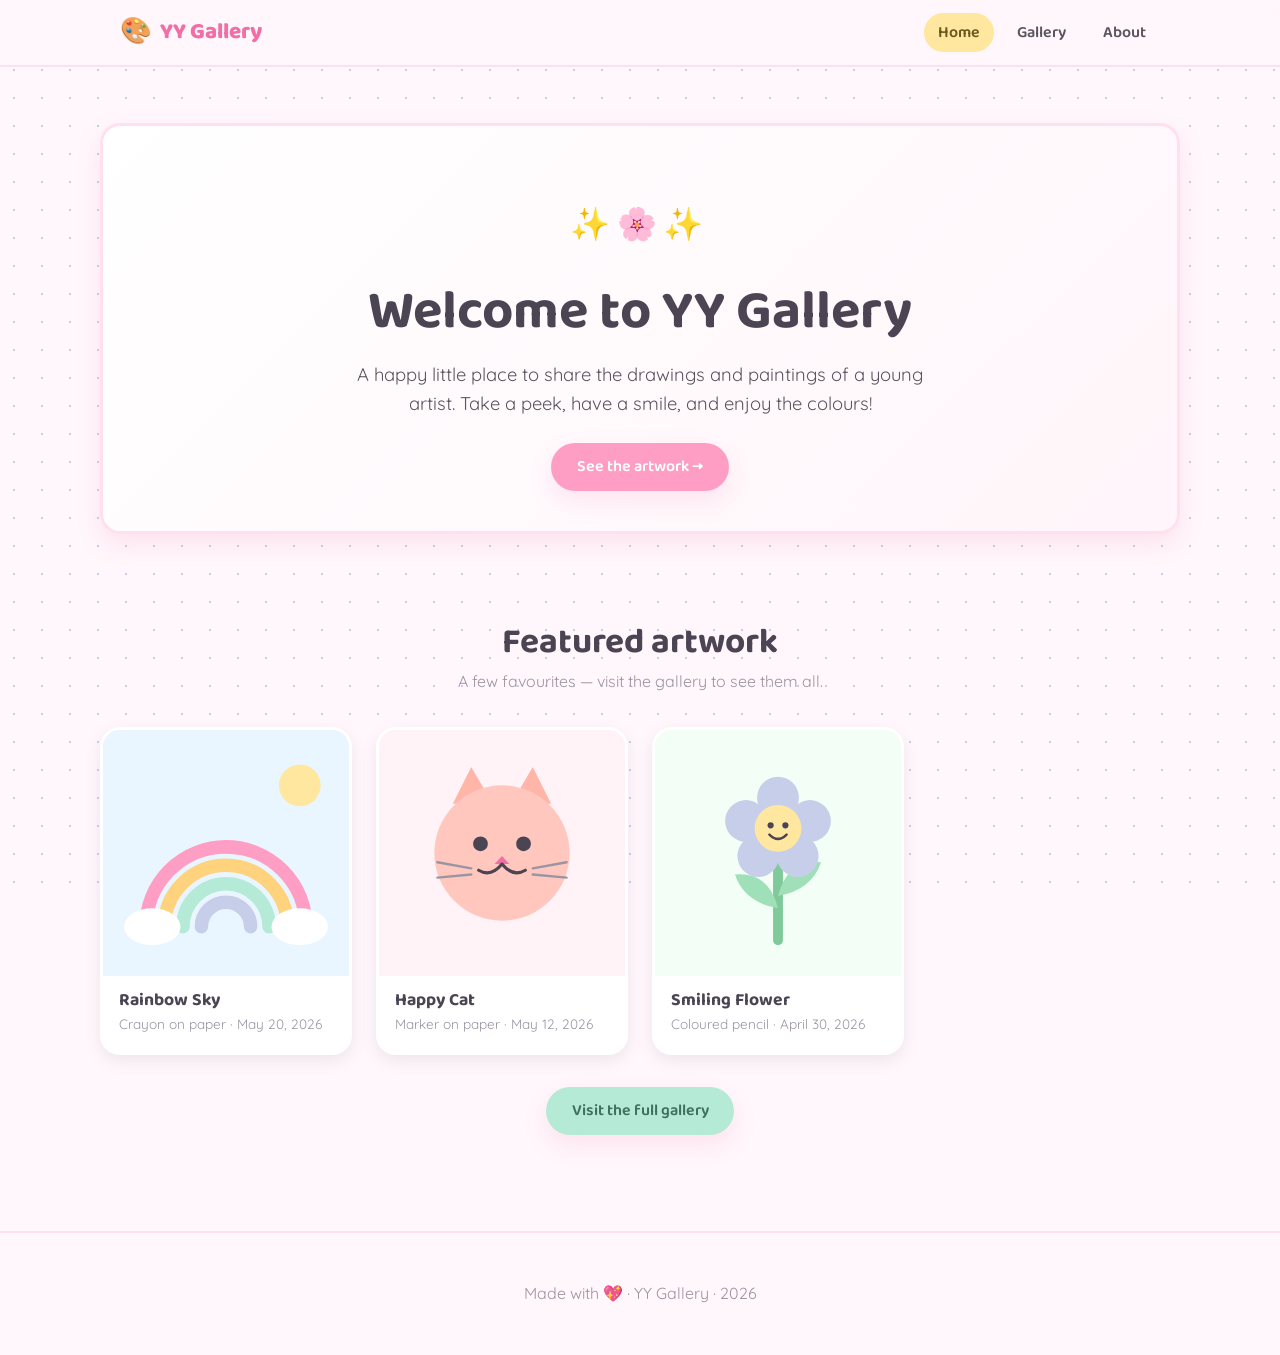
==== index.html @ 6662ca6a "set up repp" ====
<!DOCTYPE html>
<html lang="en">
<head>
  <meta charset="utf-8" />
  <meta name="viewport" content="width=device-width, initial-scale=1" />
  <title>YY Gallery · Little Artist's Art</title>
  <meta name="description" content="A cheerful gallery of artwork by a young artist." />

  <!-- Social / link preview -->
  <meta property="og:title" content="YY Gallery" />
  <meta property="og:description" content="A cheerful gallery of artwork by a young artist." />
  <meta property="og:type" content="website" />

  <link rel="icon" type="image/svg+xml" href="assets/images/site/favicon.svg" />
  <link rel="preconnect" href="https://fonts.googleapis.com" />
  <link rel="preconnect" href="https://fonts.gstatic.com" crossorigin />
  <link rel="stylesheet"
        href="https://fonts.googleapis.com/css2?family=Baloo+2:wght@500;600;700;800&family=Quicksand:wght@400;500;600&display=swap" />
  <link rel="stylesheet" href="assets/css/style.css" />

  <script src="assets/js/main.js" defer></script>
  <script src="assets/js/gallery.js" defer></script>
</head>
<body>
  <header class="site-header">
    <div class="container">
      <a class="brand" href="index.html">
        <span class="brand-mark" aria-hidden="true">🎨</span>
        <span class="brand-name">YY Gallery</span>
      </a>
      <nav class="site-nav" aria-label="Main">
        <button class="nav-toggle" type="button" aria-expanded="false" aria-controls="nav-list">Menu</button>
        <ul class="nav-list" id="nav-list">
          <li><a href="index.html" aria-current="page">Home</a></li>
          <li><a href="gallery.html">Gallery</a></li>
          <li><a href="about.html">About</a></li>
        </ul>
      </nav>
    </div>
  </header>

  <main>
    <!-- Hero -->
    <section class="container hero">
      <div class="hero-card">
        <p class="sparkles" aria-hidden="true">✨🌸✨</p>
        <h1>Welcome to YY&nbsp;Gallery</h1>
        <p class="lead">
          A happy little place to share the drawings and paintings of a young artist.
          Take a peek, have a smile, and enjoy the colours!
        </p>
        <a class="btn" href="gallery.html">See the artwork →</a>
      </div>
    </section>

    <!-- Featured artworks -->
    <section class="container section">
      <h2 class="section-title">Featured artwork</h2>
      <p class="section-subtitle">A few favourites — visit the gallery to see them all.</p>
      <div class="gallery-grid" data-gallery data-limit="3" data-src="data/artworks.json"></div>
      <p class="text-center" style="margin-top:2rem;">
        <a class="btn btn--soft" href="gallery.html">Visit the full gallery</a>
      </p>
    </section>
  </main>

  <footer class="site-footer">
    <div class="container">
      <p>Made with <span class="heart" aria-hidden="true">💖</span> · YY Gallery · <span id="year"></span></p>
    </div>
  </footer>
</body>
</html>
---- assets/css/style.css ----
/* =========================================================
   YY Gallery — main stylesheet
   A soft, pastel, child-friendly theme.
   Everything themeable lives in the :root variables below.
   ========================================================= */

:root {
  /* Colours */
  --color-bg: #fff7fb;          /* soft blush background      */
  --color-surface: #ffffff;     /* cards / panels             */
  --color-primary: #ff9ec4;     /* candy pink                 */
  --color-primary-dark: #f06fa6;/* deeper pink for hovers     */
  --color-accent: #b5ead7;      /* mint                       */
  --color-secondary: #c7ceea;   /* lavender                   */
  --color-sun: #ffe7a0;         /* soft yellow                */
  --color-text: #5a5560;        /* gentle dark grey (not harsh black) */
  --color-muted: #9b95a3;       /* soft grey for small text   */

  /* Shape & depth */
  --radius: 20px;
  --radius-sm: 12px;
  --shadow: 0 10px 25px rgba(240, 111, 166, 0.15);
  --shadow-soft: 0 6px 16px rgba(120, 110, 140, 0.12);

  /* Typography */
  --font-heading: "Baloo 2", "Comic Sans MS", system-ui, cursive, sans-serif;
  --font-body: "Quicksand", system-ui, -apple-system, "Segoe UI", sans-serif;

  /* Layout */
  --maxw: 1080px;
  --gap: 1.5rem;
}

/* ---------- Reset-ish ---------- */
*,
*::before,
*::after { box-sizing: border-box; }

html { scroll-behavior: smooth; }

body {
  margin: 0;
  font-family: var(--font-body);
  color: var(--color-text);
  background: var(--color-bg);
  /* gentle dotted pastel backdrop */
  background-image: radial-gradient(var(--color-secondary) 1.2px, transparent 1.3px);
  background-size: 28px 28px;
  background-attachment: fixed;
  line-height: 1.6;
  min-height: 100vh;
}

img { max-width: 100%; display: block; }

a { color: var(--color-primary-dark); text-decoration: none; }
a:hover { text-decoration: underline; }

h1, h2, h3 {
  font-family: var(--font-heading);
  font-weight: 700;
  line-height: 1.15;
  color: #4a4453;
  margin: 0 0 0.5em;
}

/* ---------- Layout helpers ---------- */
.container {
  width: 100%;
  max-width: var(--maxw);
  margin: 0 auto;
  padding: 0 1.25rem;
}

.section { padding: 3rem 0; }

.text-center { text-align: center; }

/* ---------- Buttons ---------- */
.btn {
  display: inline-block;
  font-family: var(--font-heading);
  font-weight: 600;
  padding: 0.7rem 1.6rem;
  border-radius: 999px;
  border: none;
  cursor: pointer;
  background: var(--color-primary);
  color: #fff;
  box-shadow: var(--shadow);
  transition: transform 0.15s ease, background 0.15s ease;
}
.btn:hover {
  background: var(--color-primary-dark);
  transform: translateY(-2px);
  text-decoration: none;
}
.btn--soft {
  background: var(--color-accent);
  color: #3f6f5e;
}
.btn--soft:hover { background: #9fdcc6; }

/* ---------- Header / nav ---------- */
.site-header {
  position: sticky;
  top: 0;
  z-index: 20;
  background: rgba(255, 247, 251, 0.9);
  backdrop-filter: blur(8px);
  border-bottom: 2px solid #ffe1ee;
}
.site-header .container {
  display: flex;
  align-items: center;
  justify-content: space-between;
  padding-top: 0.75rem;
  padding-bottom: 0.75rem;
}
.brand {
  display: inline-flex;
  align-items: center;
  gap: 0.5rem;
  font-family: var(--font-heading);
  font-weight: 800;
  font-size: 1.4rem;
  color: var(--color-primary-dark);
}
.brand:hover { text-decoration: none; }
.brand-mark { font-size: 1.6rem; }

.nav-list {
  list-style: none;
  display: flex;
  gap: 0.5rem;
  margin: 0;
  padding: 0;
}
.nav-list a {
  display: inline-block;
  font-family: var(--font-heading);
  font-weight: 600;
  color: var(--color-text);
  padding: 0.4rem 0.9rem;
  border-radius: 999px;
  transition: background 0.15s ease, color 0.15s ease;
}
.nav-list a:hover,
.nav-list a[aria-current="page"] {
  background: var(--color-sun);
  color: #6b5a1f;
  text-decoration: none;
}

.nav-toggle {
  display: none;
  font-family: var(--font-heading);
  font-weight: 600;
  background: var(--color-accent);
  color: #3f6f5e;
  border: none;
  border-radius: 999px;
  padding: 0.4rem 1rem;
  cursor: pointer;
}

/* ---------- Hero ---------- */
.hero {
  text-align: center;
  padding: 3.5rem 0 2.5rem;
}
.hero h1 {
  font-size: clamp(2.2rem, 6vw, 3.4rem);
  margin-bottom: 0.3em;
}
.hero .lead {
  font-size: 1.15rem;
  color: var(--color-text);
  max-width: 36rem;
  margin: 0 auto 1.5rem;
}
.hero .sparkles { font-size: 2rem; letter-spacing: 0.4rem; }

/* a soft pastel blob behind the hero title */
.hero-card {
  background: linear-gradient(135deg, #fff 0%, #fff5fa 100%);
  border-radius: var(--radius);
  box-shadow: var(--shadow);
  padding: 2.5rem 1.5rem;
  border: 3px solid #ffe1ee;
}

/* ---------- Section heading ---------- */
.section-title {
  text-align: center;
  font-size: clamp(1.6rem, 4vw, 2.2rem);
  margin-bottom: 0.2em;
}
.section-subtitle {
  text-align: center;
  color: var(--color-muted);
  margin: 0 auto 2rem;
  max-width: 34rem;
}

/* ---------- Gallery grid ---------- */
.gallery-grid {
  display: grid;
  grid-template-columns: repeat(auto-fill, minmax(230px, 1fr));
  gap: var(--gap);
}

.art-card {
  background: var(--color-surface);
  border-radius: var(--radius);
  overflow: hidden;
  box-shadow: var(--shadow-soft);
  border: 3px solid #fff;
  cursor: pointer;
  text-align: left;
  padding: 0;
  font: inherit;
  color: inherit;
  transition: transform 0.18s ease, box-shadow 0.18s ease, border-color 0.18s ease;
}
.art-card:hover,
.art-card:focus-visible {
  transform: translateY(-4px) rotate(-0.4deg);
  box-shadow: var(--shadow);
  border-color: var(--color-primary);
  outline: none;
}
.art-card__thumb {
  aspect-ratio: 1 / 1;
  width: 100%;
  object-fit: cover;
  background: #fdeef5;
}
.art-card__body { padding: 0.9rem 1rem 1.1rem; }
.art-card__title {
  font-family: var(--font-heading);
  font-weight: 700;
  font-size: 1.1rem;
  margin: 0 0 0.15rem;
  color: #4a4453;
}
.art-card__meta {
  font-size: 0.85rem;
  color: var(--color-muted);
  margin: 0;
}

/* loading / empty / error states */
.gallery-status {
  text-align: center;
  color: var(--color-muted);
  padding: 2rem 0;
  font-family: var(--font-heading);
}

/* ---------- Lightbox ---------- */
.lightbox {
  position: fixed;
  inset: 0;
  z-index: 50;
  display: flex;
  align-items: center;
  justify-content: center;
  padding: 1.5rem;
  background: rgba(74, 68, 83, 0.55);
  backdrop-filter: blur(4px);
  opacity: 0;
  visibility: hidden;
  transition: opacity 0.2s ease, visibility 0.2s ease;
}
.lightbox.is-open { opacity: 1; visibility: visible; }

.lightbox__panel {
  background: var(--color-surface);
  border-radius: var(--radius);
  max-width: 860px;
  width: 100%;
  max-height: 90vh;
  overflow: auto;
  box-shadow: var(--shadow);
  border: 4px solid #ffe1ee;
  transform: scale(0.96);
  transition: transform 0.2s ease;
}
.lightbox.is-open .lightbox__panel { transform: scale(1); }

.lightbox__img {
  width: 100%;
  max-height: 60vh;
  object-fit: contain;
  background: #fdeef5;
  border-radius: var(--radius) var(--radius) 0 0;
}
.lightbox__body { padding: 1.25rem 1.5rem 1.75rem; }
.lightbox__title { font-size: 1.6rem; margin-bottom: 0.1em; }
.lightbox__meta { color: var(--color-muted); margin: 0 0 0.75rem; }
.lightbox__desc { margin: 0; }

.lightbox__close {
  position: absolute;
  top: 1rem;
  right: 1rem;
  width: 2.6rem;
  height: 2.6rem;
  border-radius: 50%;
  border: none;
  background: #fff;
  color: var(--color-primary-dark);
  font-size: 1.4rem;
  line-height: 1;
  cursor: pointer;
  box-shadow: var(--shadow-soft);
}
.lightbox__close:hover { background: var(--color-sun); }

/* ---------- About page ---------- */
.about-grid {
  display: grid;
  grid-template-columns: minmax(180px, 280px) 1fr;
  gap: 2.5rem;
  align-items: start;
}
.about-photo {
  border-radius: var(--radius);
  border: 4px solid #fff;
  box-shadow: var(--shadow);
  background: #fdeef5;
  aspect-ratio: 1 / 1;
  object-fit: cover;
}
.about-text p { margin-top: 0; }

/* ---------- Footer ---------- */
.site-footer {
  margin-top: 2rem;
  padding: 2rem 0;
  text-align: center;
  color: var(--color-muted);
  border-top: 2px solid #ffe1ee;
}
.site-footer .heart { color: var(--color-primary); }

/* ---------- Responsive ---------- */
@media (max-width: 640px) {
  .nav-toggle { display: inline-block; }
  .nav-list {
    display: none;
    position: absolute;
    top: 100%;
    right: 1.25rem;
    flex-direction: column;
    background: var(--color-surface);
    padding: 0.5rem;
    border-radius: var(--radius-sm);
    box-shadow: var(--shadow);
    border: 2px solid #ffe1ee;
  }
  .nav-list.is-open { display: flex; }
  .about-grid { grid-template-columns: 1fr; }
  .about-photo { max-width: 240px; margin: 0 auto; }
}

/* Respect users who prefer less motion */
@media (prefers-reduced-motion: reduce) {
  * { transition: none !important; scroll-behavior: auto !important; }
}
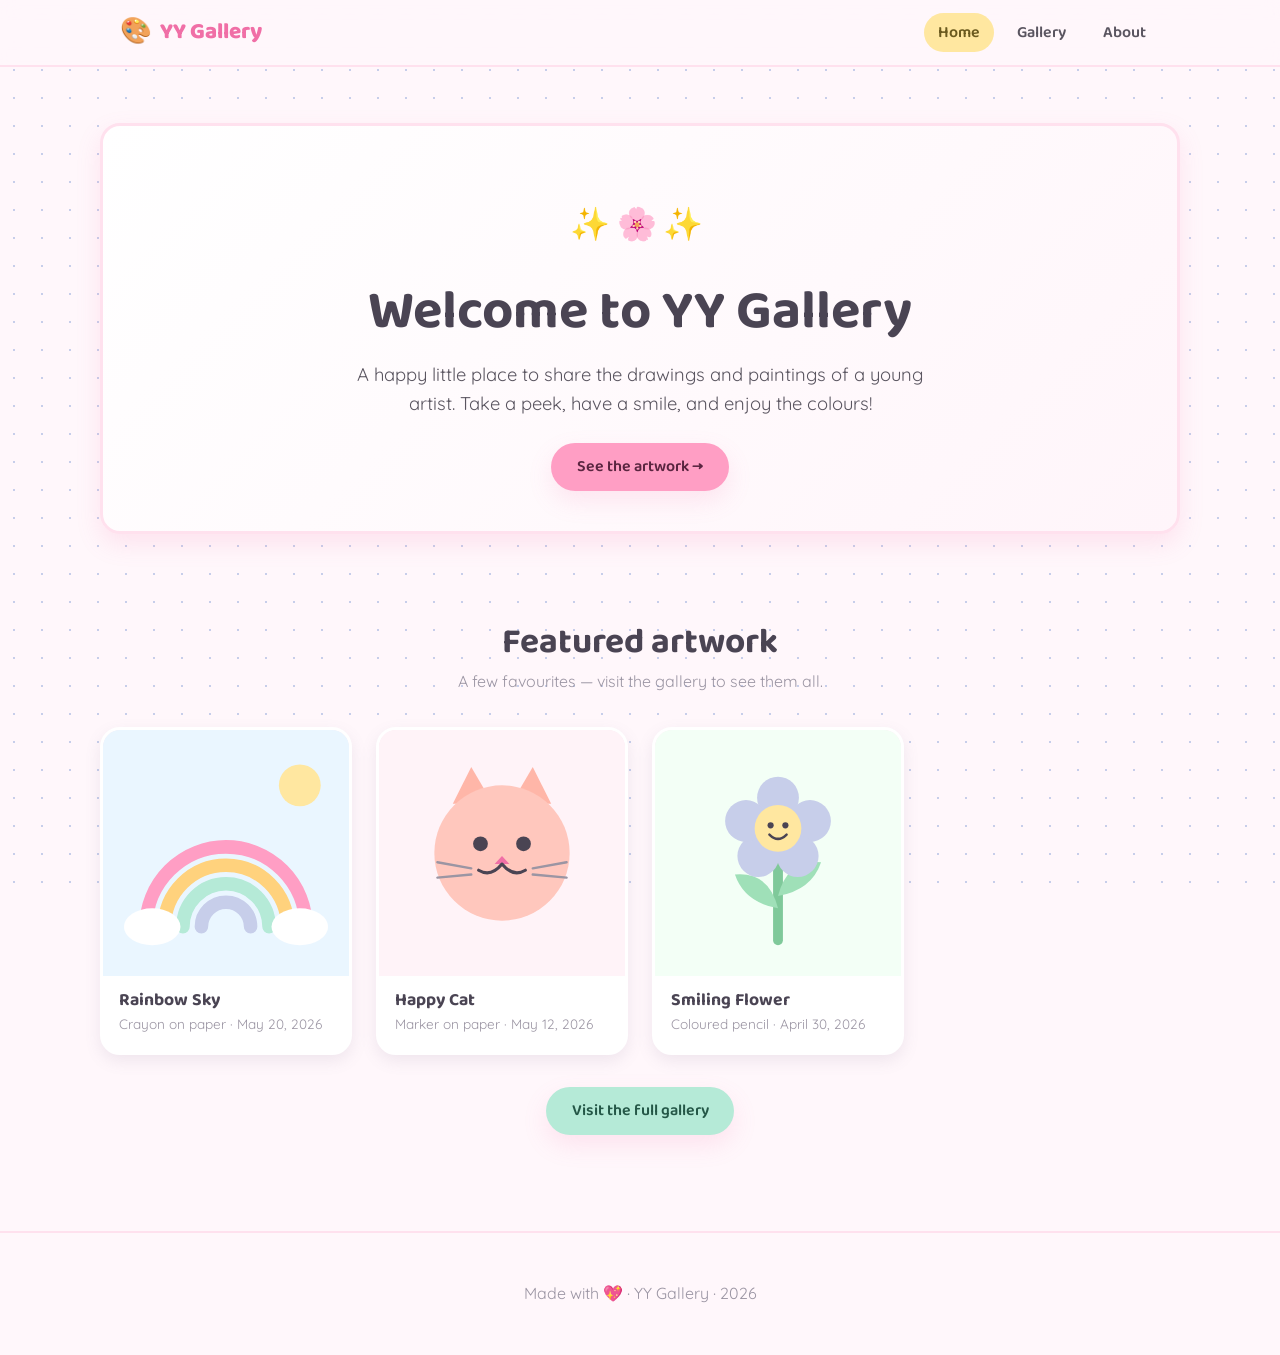
==== commit 449040e3: "update the first overlook" ====
--- a/index.html
+++ b/index.html
@@ -11,7 +11,7 @@
   <meta property="og:description" content="A cheerful gallery of artwork by a young artist." />
   <meta property="og:type" content="website" />
 
-  <link rel="icon" type="image/svg+xml" href="assets/images/site/favicon.svg" />
+  <link rel="icon" type="image/jpeg" href="assets/images/site/favicon.jpg" />
   <link rel="preconnect" href="https://fonts.googleapis.com" />
   <link rel="preconnect" href="https://fonts.gstatic.com" crossorigin />
   <link rel="stylesheet"
--- a/assets/css/style.css
+++ b/assets/css/style.css
@@ -86,7 +86,7 @@
   border: none;
   cursor: pointer;
   background: var(--color-primary);
-  color: #fff;
+  color: #5a2540;
   box-shadow: var(--shadow);
   transition: transform 0.15s ease, background 0.15s ease;
 }
@@ -97,7 +97,7 @@
 }
 .btn--soft {
   background: var(--color-accent);
-  color: #3f6f5e;
+  color: #245747;
 }
 .btn--soft:hover { background: #9fdcc6; }
 
@@ -276,6 +276,7 @@
 .lightbox.is-open { opacity: 1; visibility: visible; }
 
 .lightbox__panel {
+  position: relative;
   background: var(--color-surface);
   border-radius: var(--radius);
   max-width: 860px;
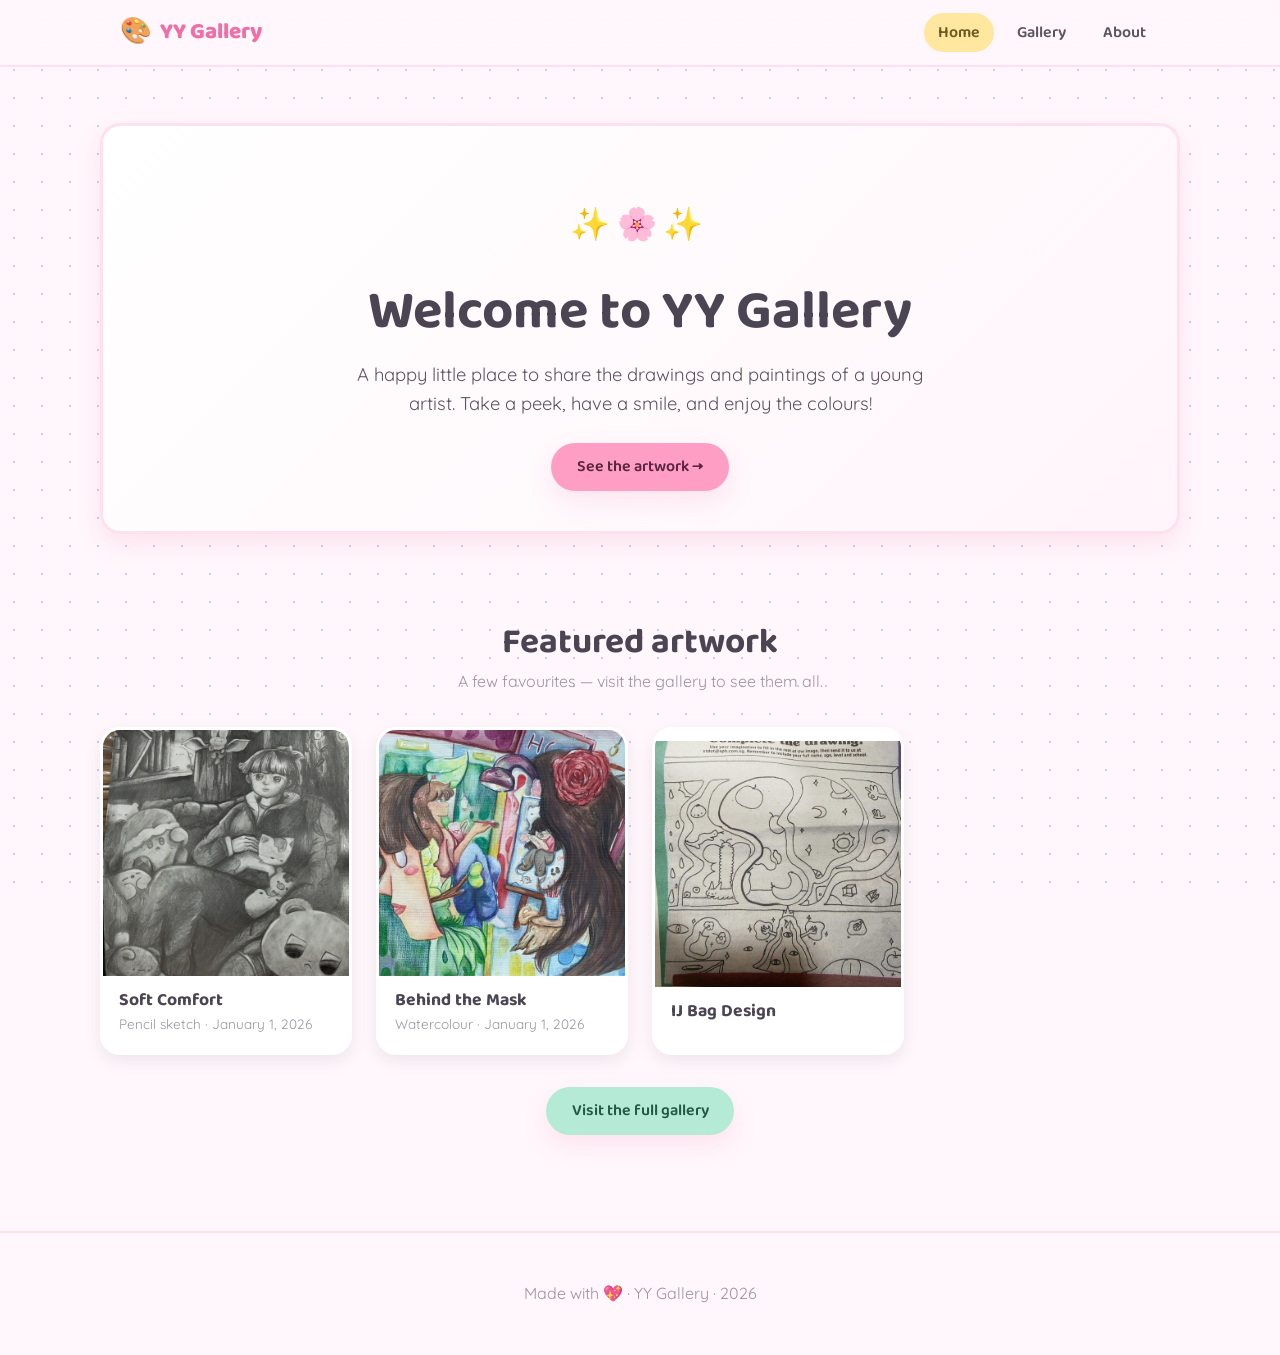
==== commit f64caf0d: "update featured" ====
--- a/index.html
+++ b/index.html
@@ -57,7 +57,11 @@
     <section class="container section">
       <h2 class="section-title">Featured artwork</h2>
       <p class="section-subtitle">A few favourites — visit the gallery to see them all.</p>
-      <div class="gallery-grid" data-gallery data-limit="3" data-src="data/artworks.json"></div>
+      <div class="gallery-grid"
+           data-gallery
+           data-limit="3"
+           data-featured="soft-comfort,behind-the-mask,ij-bag-design"
+           data-src="data/artworks.json"></div>
       <p class="text-center" style="margin-top:2rem;">
         <a class="btn btn--soft" href="gallery.html">Visit the full gallery</a>
       </p>
